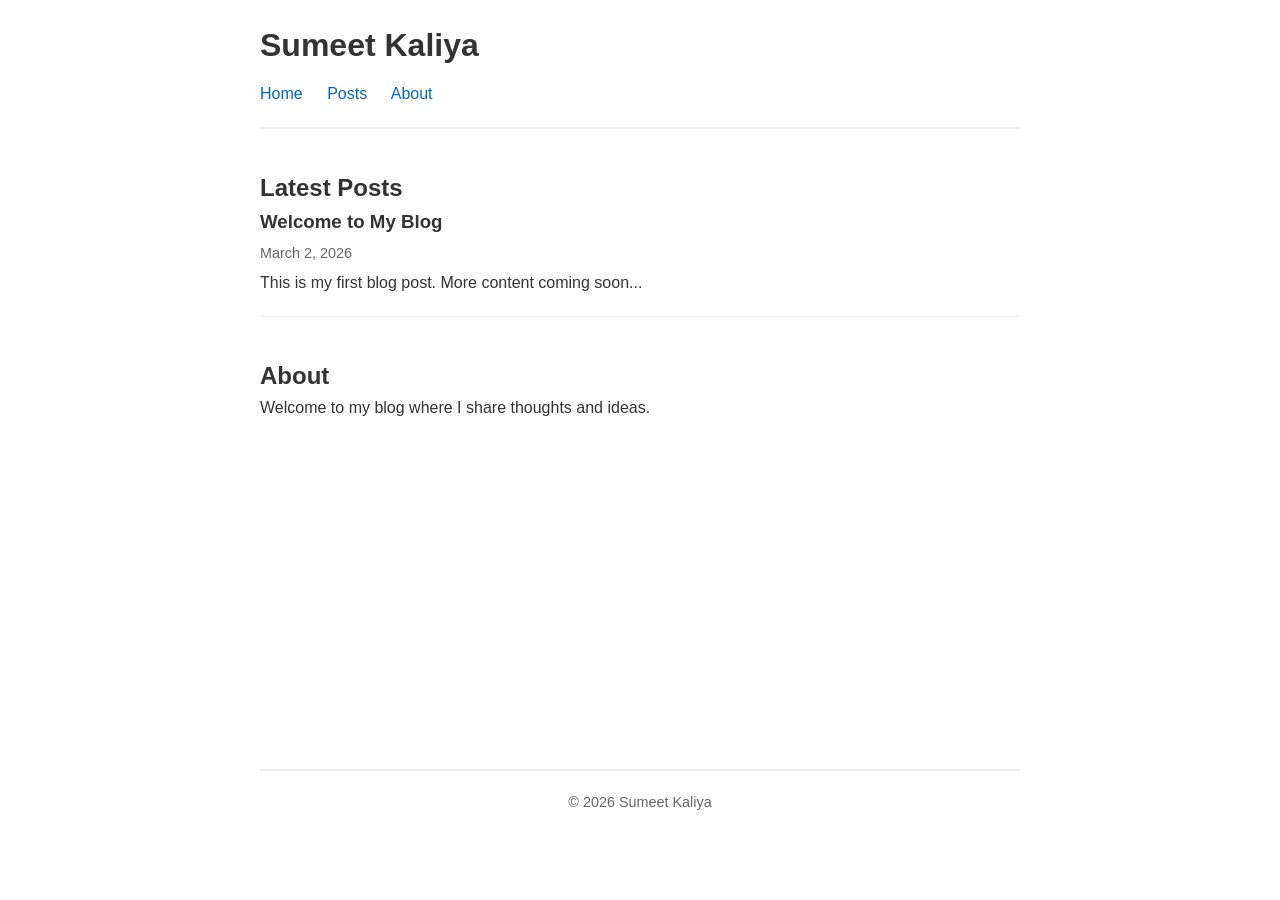
==== index.html @ 92a3c95a "inital blog setup" ====
<!DOCTYPE html>
<html lang="en">
<head>
    <meta charset="UTF-8">
    <meta name="viewport" content="width=device-width, initial-scale=1.0">
    <title>Sumeet Kaliya's Blog</title>
    <link rel="stylesheet" href="style.css">
</head>
<body>
    <header>
        <h1>Sumeet Kaliya</h1>
        <nav>
            <a href="#home">Home</a>
            <a href="#posts">Posts</a>
            <a href="#about">About</a>
        </nav>
    </header>

    <main>
        <section id="home">
            <h2>Latest Posts</h2>
            <article class="post">
                <h3><a href="posts/first-post.html">Welcome to My Blog</a></h3>
                <p class="date">March 2, 2026</p>
                <p>This is my first blog post. More content coming soon...</p>
            </article>
        </section>

        <section id="about">
            <h2>About</h2>
            <p>Welcome to my blog where I share thoughts and ideas.</p>
        </section>
    </main>

    <footer>
        <p>&copy; 2026 Sumeet Kaliya</p>
    </footer>
</body>
</html>
---- style.css ----
* {
    margin: 0;
    padding: 0;
    box-sizing: border-box;
}

body {
    font-family: -apple-system, BlinkMacSystemFont, 'Segoe UI', Roboto, Oxygen, Ubuntu, Cantarell, sans-serif;
    line-height: 1.6;
    color: #333;
    max-width: 800px;
    margin: 0 auto;
    padding: 20px;
}

header {
    border-bottom: 2px solid #eee;
    padding-bottom: 20px;
    margin-bottom: 40px;
}

header h1 {
    margin-bottom: 10px;
}

nav a {
    margin-right: 20px;
    text-decoration: none;
    color: #0066cc;
}

nav a:hover {
    text-decoration: underline;
}

main {
    min-height: 60vh;
}

section {
    margin-bottom: 40px;
}

.post {
    margin-bottom: 30px;
    padding-bottom: 20px;
    border-bottom: 1px solid #eee;
}

.post h3 a {
    color: #333;
    text-decoration: none;
}

.post h3 a:hover {
    color: #0066cc;
}

.date {
    color: #666;
    font-size: 0.9em;
    margin: 5px 0;
}

footer {
    margin-top: 60px;
    padding-top: 20px;
    border-top: 2px solid #eee;
    text-align: center;
    color: #666;
    font-size: 0.9em;
}
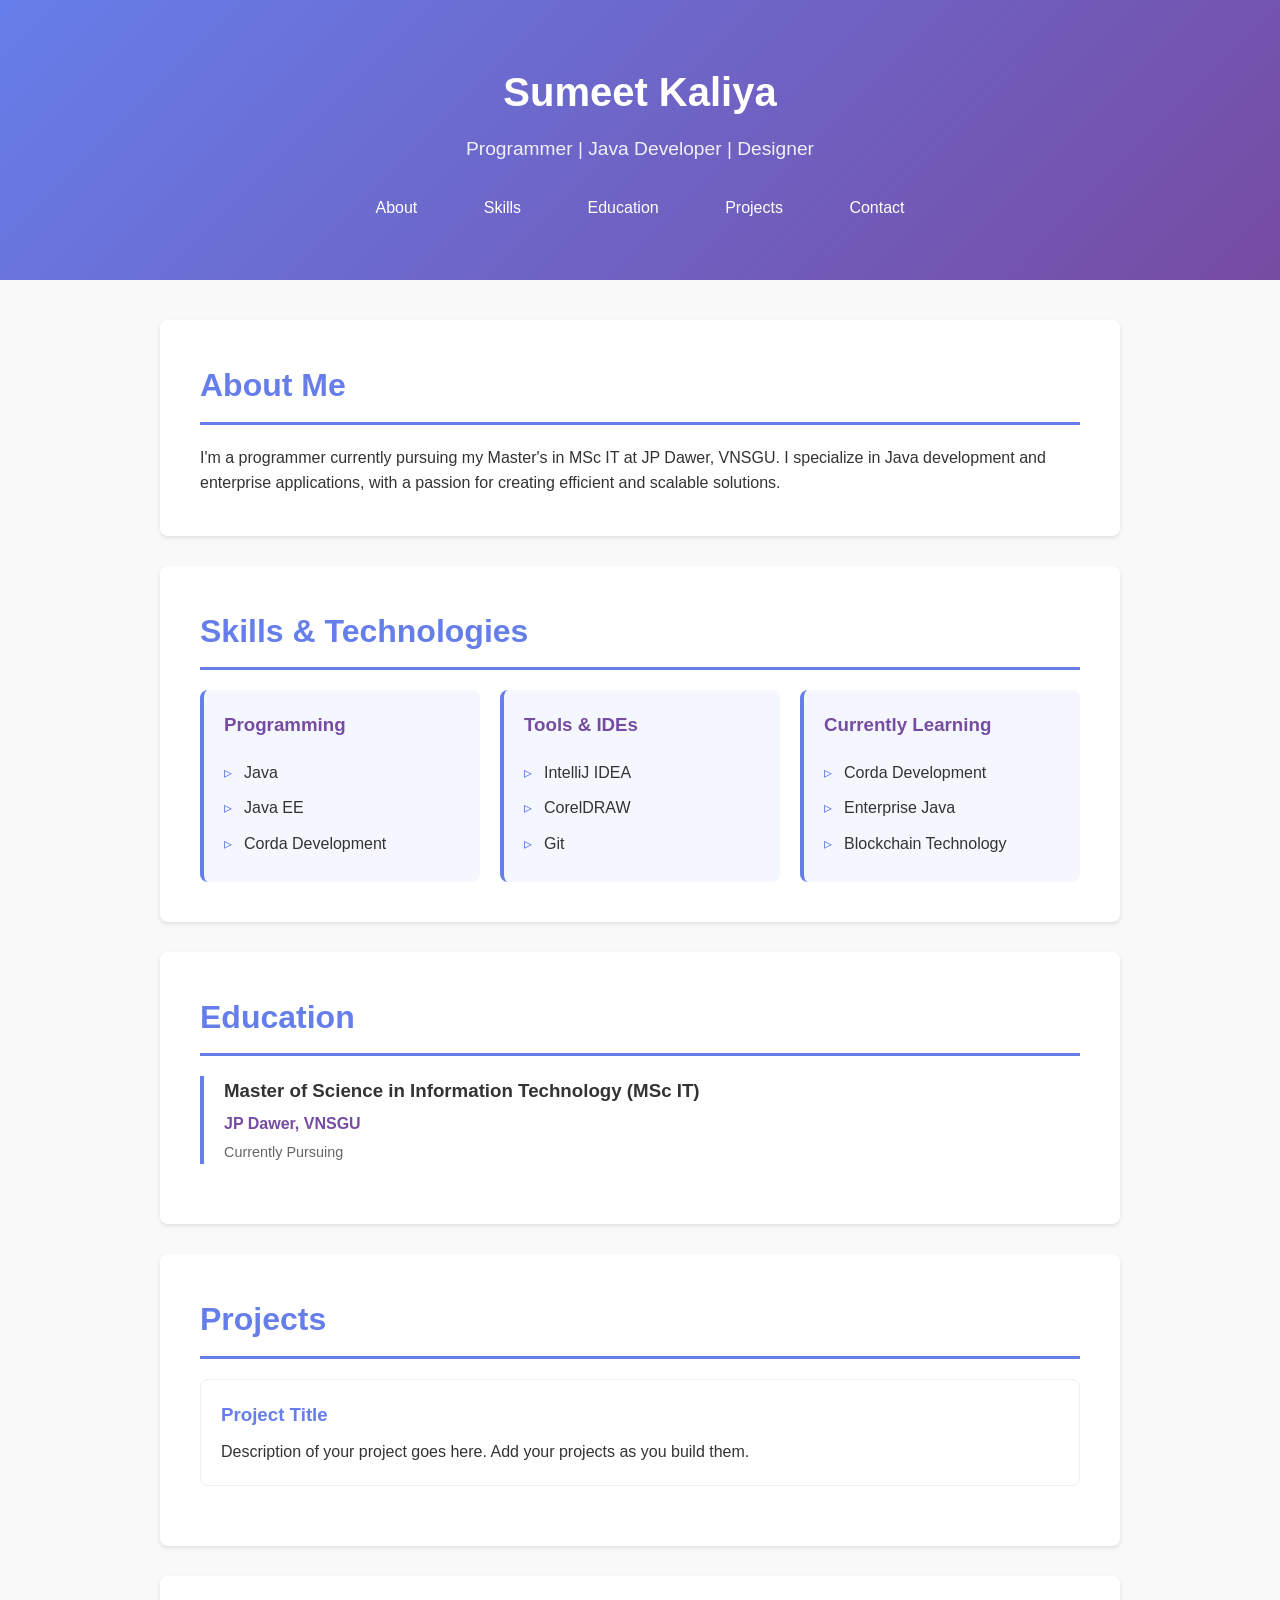
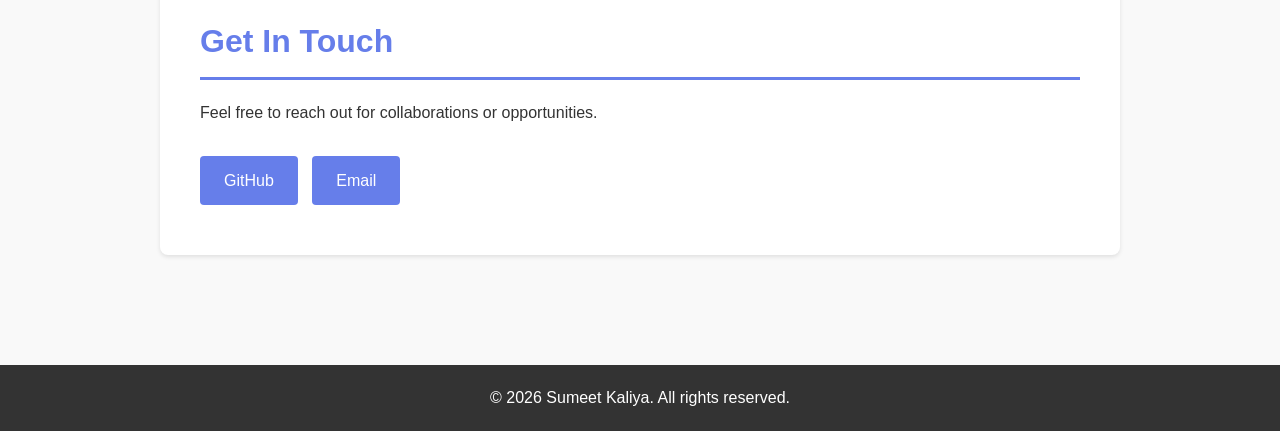
==== commit 9542d6e2: "Convert to portfolio website" ====
--- a/index.html
+++ b/index.html
@@ -3,37 +3,87 @@
 <head>
     <meta charset="UTF-8">
     <meta name="viewport" content="width=device-width, initial-scale=1.0">
-    <title>Sumeet Kaliya's Blog</title>
+    <title>Sumeet Kaliya - Programmer & Developer</title>
     <link rel="stylesheet" href="style.css">
 </head>
 <body>
     <header>
         <h1>Sumeet Kaliya</h1>
+        <p class="tagline">Programmer | Java Developer | Designer</p>
         <nav>
-            <a href="#home">Home</a>
-            <a href="#posts">Posts</a>
             <a href="#about">About</a>
+            <a href="#skills">Skills</a>
+            <a href="#education">Education</a>
+            <a href="#projects">Projects</a>
+            <a href="#contact">Contact</a>
         </nav>
     </header>
 
     <main>
-        <section id="home">
-            <h2>Latest Posts</h2>
-            <article class="post">
-                <h3><a href="posts/first-post.html">Welcome to My Blog</a></h3>
-                <p class="date">March 2, 2026</p>
-                <p>This is my first blog post. More content coming soon...</p>
-            </article>
+        <section id="about">
+            <h2>About Me</h2>
+            <p>I'm a programmer currently pursuing my Master's in MSc IT at JP Dawer, VNSGU. I specialize in Java development and enterprise applications, with a passion for creating efficient and scalable solutions.</p>
         </section>
 
-        <section id="about">
-            <h2>About</h2>
-            <p>Welcome to my blog where I share thoughts and ideas.</p>
+        <section id="skills">
+            <h2>Skills & Technologies</h2>
+            <div class="skills-grid">
+                <div class="skill-card">
+                    <h3>Programming</h3>
+                    <ul>
+                        <li>Java</li>
+                        <li>Java EE</li>
+                        <li>Corda Development</li>
+                    </ul>
+                </div>
+                <div class="skill-card">
+                    <h3>Tools & IDEs</h3>
+                    <ul>
+                        <li>IntelliJ IDEA</li>
+                        <li>CorelDRAW</li>
+                        <li>Git</li>
+                    </ul>
+                </div>
+                <div class="skill-card">
+                    <h3>Currently Learning</h3>
+                    <ul>
+                        <li>Corda Development</li>
+                        <li>Enterprise Java</li>
+                        <li>Blockchain Technology</li>
+                    </ul>
+                </div>
+            </div>
+        </section>
+
+        <section id="education">
+            <h2>Education</h2>
+            <div class="education-item">
+                <h3>Master of Science in Information Technology (MSc IT)</h3>
+                <p class="institution">JP Dawer, VNSGU</p>
+                <p class="date">Currently Pursuing</p>
+            </div>
+        </section>
+
+        <section id="projects">
+            <h2>Projects</h2>
+            <div class="project">
+                <h3>Project Title</h3>
+                <p>Description of your project goes here. Add your projects as you build them.</p>
+            </div>
+        </section>
+
+        <section id="contact">
+            <h2>Get In Touch</h2>
+            <p>Feel free to reach out for collaborations or opportunities.</p>
+            <div class="contact-links">
+                <a href="https://github.com/sumeetkaliya" target="_blank">GitHub</a>
+                <a href="mailto:your.email@example.com">Email</a>
+            </div>
         </section>
     </main>
 
     <footer>
-        <p>&copy; 2026 Sumeet Kaliya</p>
+        <p>&copy; 2026 Sumeet Kaliya. All rights reserved.</p>
     </footer>
 </body>
 </html>
--- a/style.css
+++ b/style.css
@@ -8,65 +8,180 @@
     font-family: -apple-system, BlinkMacSystemFont, 'Segoe UI', Roboto, Oxygen, Ubuntu, Cantarell, sans-serif;
     line-height: 1.6;
     color: #333;
-    max-width: 800px;
-    margin: 0 auto;
-    padding: 20px;
+    background: #f9f9f9;
 }
 
 header {
-    border-bottom: 2px solid #eee;
-    padding-bottom: 20px;
-    margin-bottom: 40px;
+    background: linear-gradient(135deg, #667eea 0%, #764ba2 100%);
+    color: white;
+    text-align: center;
+    padding: 60px 20px;
 }
 
 header h1 {
+    font-size: 2.5em;
     margin-bottom: 10px;
 }
 
+.tagline {
+    font-size: 1.2em;
+    margin-bottom: 30px;
+    opacity: 0.9;
+}
+
+nav {
+    margin-top: 20px;
+}
+
 nav a {
-    margin-right: 20px;
+    color: white;
     text-decoration: none;
-    color: #0066cc;
+    margin: 0 15px;
+    padding: 8px 16px;
+    border-radius: 4px;
+    transition: background 0.3s;
 }
 
 nav a:hover {
-    text-decoration: underline;
+    background: rgba(255, 255, 255, 0.2);
 }
 
 main {
-    min-height: 60vh;
+    max-width: 1000px;
+    margin: 0 auto;
+    padding: 40px 20px;
 }
 
 section {
-    margin-bottom: 40px;
+    background: white;
+    margin-bottom: 30px;
+    padding: 40px;
+    border-radius: 8px;
+    box-shadow: 0 2px 4px rgba(0,0,0,0.1);
 }
 
-.post {
-    margin-bottom: 30px;
-    padding-bottom: 20px;
-    border-bottom: 1px solid #eee;
+section h2 {
+    color: #667eea;
+    margin-bottom: 20px;
+    font-size: 2em;
+    border-bottom: 3px solid #667eea;
+    padding-bottom: 10px;
 }
 
-.post h3 a {
-    color: #333;
-    text-decoration: none;
+.skills-grid {
+    display: grid;
+    grid-template-columns: repeat(auto-fit, minmax(250px, 1fr));
+    gap: 20px;
+    margin-top: 20px;
 }
 
-.post h3 a:hover {
-    color: #0066cc;
+.skill-card {
+    background: #f5f7ff;
+    padding: 20px;
+    border-radius: 8px;
+    border-left: 4px solid #667eea;
+}
+
+.skill-card h3 {
+    color: #764ba2;
+    margin-bottom: 15px;
+}
+
+.skill-card ul {
+    list-style: none;
+}
+
+.skill-card li {
+    padding: 5px 0;
+    padding-left: 20px;
+    position: relative;
+}
+
+.skill-card li:before {
+    content: "▹";
+    position: absolute;
+    left: 0;
+    color: #667eea;
+}
+
+.education-item {
+    border-left: 4px solid #667eea;
+    padding-left: 20px;
+    margin: 20px 0;
+}
+
+.education-item h3 {
+    color: #333;
+    margin-bottom: 5px;
+}
+
+.institution {
+    color: #764ba2;
+    font-weight: 600;
+    margin: 5px 0;
 }
 
 .date {
     color: #666;
     font-size: 0.9em;
-    margin: 5px 0;
+}
+
+.project {
+    border: 1px solid #eee;
+    padding: 20px;
+    border-radius: 8px;
+    margin: 20px 0;
+    transition: transform 0.3s, box-shadow 0.3s;
+}
+
+.project:hover {
+    transform: translateY(-5px);
+    box-shadow: 0 4px 12px rgba(102, 126, 234, 0.2);
+}
+
+.project h3 {
+    color: #667eea;
+    margin-bottom: 10px;
+}
+
+.contact-links {
+    margin-top: 20px;
+}
+
+.contact-links a {
+    display: inline-block;
+    background: #667eea;
+    color: white;
+    padding: 12px 24px;
+    margin: 10px 10px 10px 0;
+    text-decoration: none;
+    border-radius: 4px;
+    transition: background 0.3s;
+}
+
+.contact-links a:hover {
+    background: #764ba2;
 }
 
 footer {
-    margin-top: 60px;
-    padding-top: 20px;
-    border-top: 2px solid #eee;
+    background: #333;
+    color: white;
     text-align: center;
-    color: #666;
-    font-size: 0.9em;
+    padding: 20px;
+    margin-top: 40px;
 }
+
+@media (max-width: 768px) {
+    header h1 {
+        font-size: 2em;
+    }
+    
+    section {
+        padding: 20px;
+    }
+    
+    nav a {
+        display: inline-block;
+        margin: 5px;
+    }
+}
